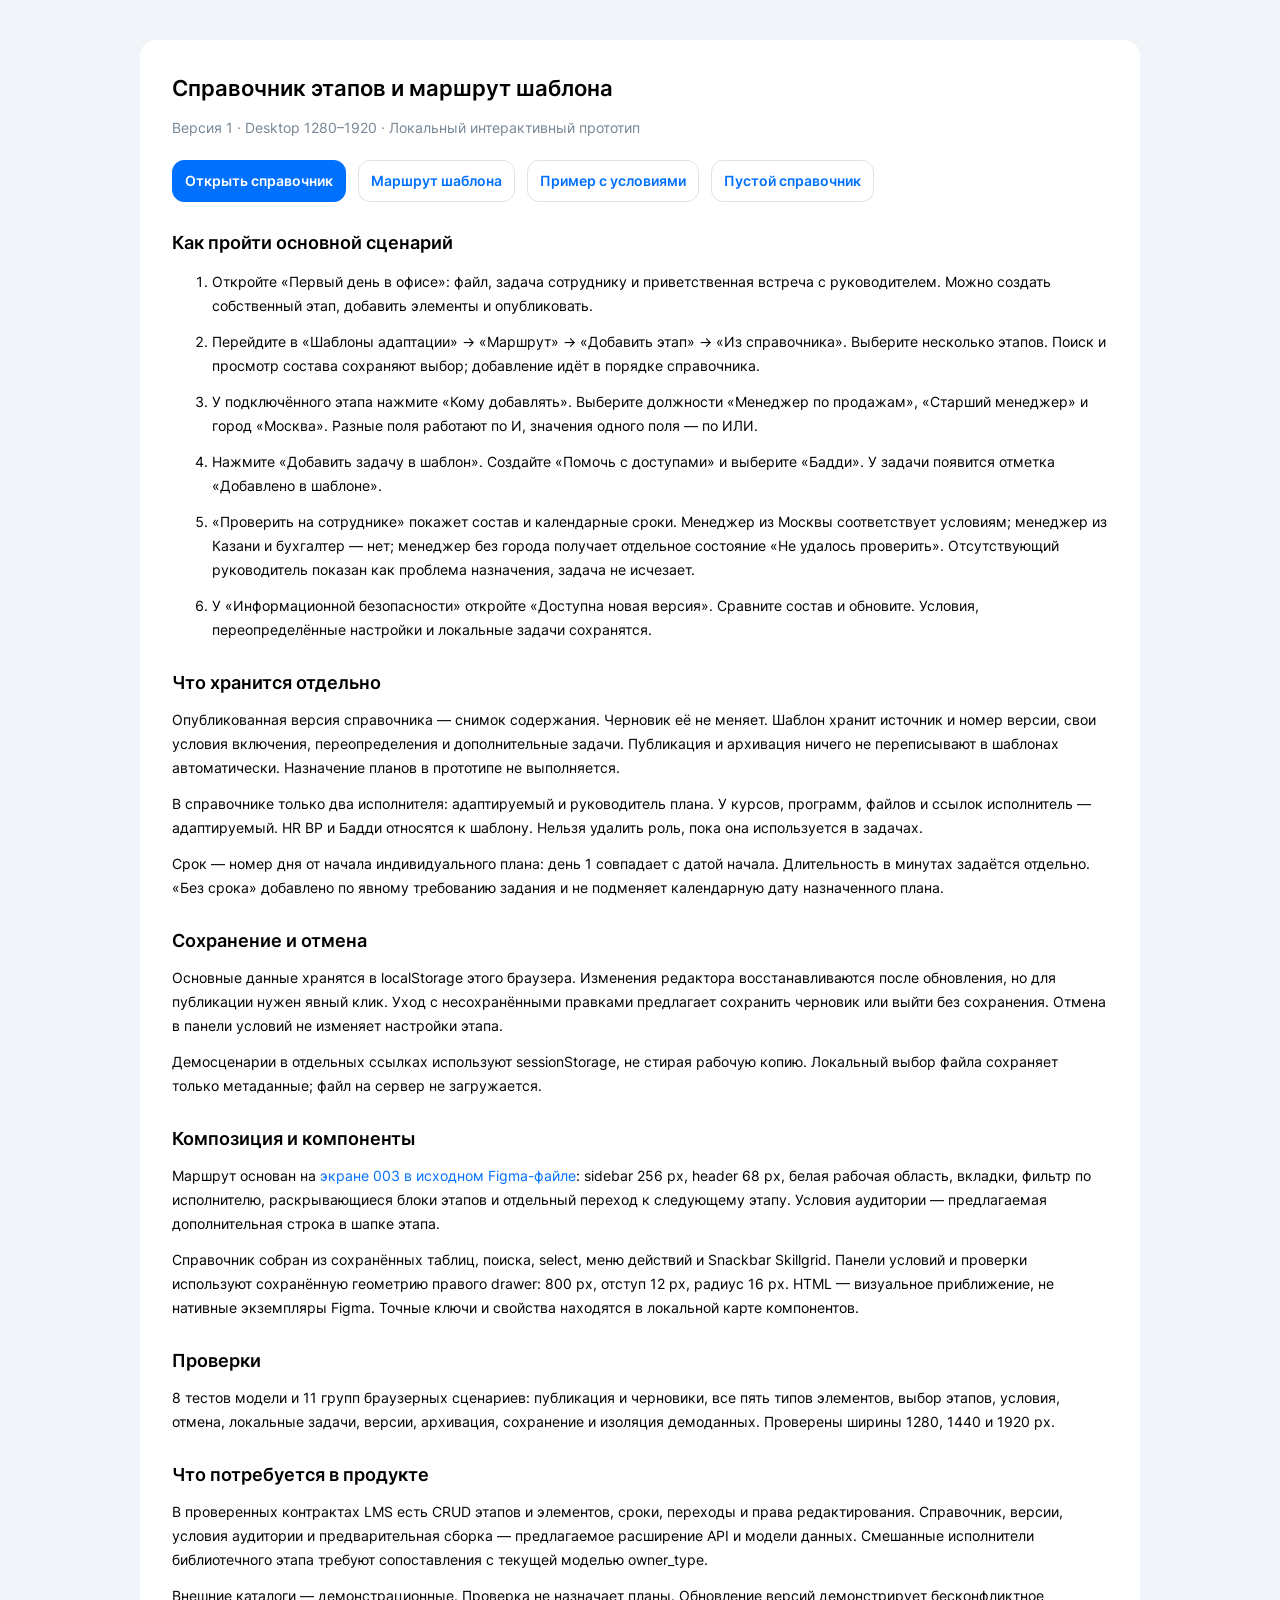
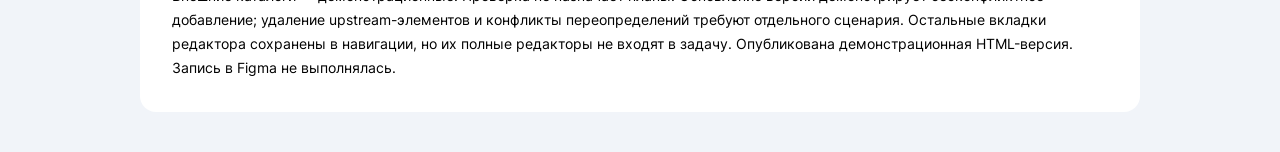
==== guide.html @ 92b4b841 "Publish Skillgrid stage library desktop prototype" ====
<!doctype html><html lang="ru"><head><meta charset="utf-8"><meta name="viewport" content="width=device-width,initial-scale=1"><title>Справочник этапов · Сценарии прототипа</title><link rel="stylesheet" href="style.css"><style>body{min-width:800px;padding:40px}article{max-width:1000px;margin:auto;background:white;border-radius:16px;padding:32px}article h2{margin-top:28px}article p,article li{margin-top:12px;line-height:24px}article img{width:100%;height:auto;border:1px solid var(--border);border-radius:12px;margin-top:16px}article nav{display:flex;gap:12px;flex-wrap:wrap;margin:20px 0}</style></head><body><article><h1>Справочник этапов и маршрут шаблона</h1><p class="muted">Версия 1 · Desktop 1280–1920 · Локальный интерактивный прототип</p><nav><a class="btn primary" href="index.html#library">Открыть справочник</a><a class="btn" href="index.html#template/route">Маршрут шаблона</a><a class="btn" href="index.html?demo=filled#template/route">Пример с условиями</a><a class="btn" href="index.html?demo=empty#library">Пустой справочник</a></nav><h2>Как пройти основной сценарий</h2><ol><li>Откройте «Первый день в офисе»: файл, задача сотруднику и приветственная встреча с руководителем. Можно создать собственный этап, добавить элементы и опубликовать.</li><li>Перейдите в «Шаблоны адаптации» → «Маршрут» → «Добавить этап» → «Из справочника». Выберите несколько этапов. Поиск и просмотр состава сохраняют выбор; добавление идёт в порядке справочника.</li><li>У подключённого этапа нажмите «Кому добавлять». Выберите должности «Менеджер по продажам», «Старший менеджер» и город «Москва». Разные поля работают по И, значения одного поля — по ИЛИ.</li><li>Нажмите «Добавить задачу в шаблон». Создайте «Помочь с доступами» и выберите «Бадди». У задачи появится отметка «Добавлено в шаблоне».</li><li>«Проверить на сотруднике» покажет состав и календарные сроки. Менеджер из Москвы соответствует условиям; менеджер из Казани и бухгалтер — нет; менеджер без города получает отдельное состояние «Не удалось проверить». Отсутствующий руководитель показан как проблема назначения, задача не исчезает.</li><li>У «Информационной безопасности» откройте «Доступна новая версия». Сравните состав и обновите. Условия, переопределённые настройки и локальные задачи сохранятся.</li></ol><h2>Что хранится отдельно</h2><p>Опубликованная версия справочника — снимок содержания. Черновик её не меняет. Шаблон хранит источник и номер версии, свои условия включения, переопределения и дополнительные задачи. Публикация и архивация ничего не переписывают в шаблонах автоматически. Назначение планов в прототипе не выполняется.</p><p>В справочнике только два исполнителя: адаптируемый и руководитель плана. У курсов, программ, файлов и ссылок исполнитель — адаптируемый. HR BP и Бадди относятся к шаблону. Нельзя удалить роль, пока она используется в задачах.</p><p>Срок — номер дня от начала индивидуального плана: день 1 совпадает с датой начала. Длительность в минутах задаётся отдельно. «Без срока» добавлено по явному требованию задания и не подменяет календарную дату назначенного плана.</p><h2>Сохранение и отмена</h2><p>Основные данные хранятся в localStorage этого браузера. Изменения редактора восстанавливаются после обновления, но для публикации нужен явный клик. Уход с несохранёнными правками предлагает сохранить черновик или выйти без сохранения. Отмена в панели условий не изменяет настройки этапа.</p><p>Демосценарии в отдельных ссылках используют sessionStorage, не стирая рабочую копию. Локальный выбор файла сохраняет только метаданные; файл на сервер не загружается.</p><h2>Композиция и компоненты</h2><p>Маршрут основан на <a href="https://www.figma.com/design/rO5ZCBdtKF4FX7fJaR67S0?node-id=5393-135794">экране 003 в исходном Figma-файле</a>: sidebar 256 px, header 68 px, белая рабочая область, вкладки, фильтр по исполнителю, раскрывающиеся блоки этапов и отдельный переход к следующему этапу. Условия аудитории — предлагаемая дополнительная строка в шапке этапа.</p><p>Справочник собран из сохранённых таблиц, поиска, select, меню действий и Snackbar Skillgrid. Панели условий и проверки используют сохранённую геометрию правого drawer: 800 px, отступ 12 px, радиус 16 px. HTML — визуальное приближение, не нативные экземпляры Figma. Точные ключи и свойства находятся в локальной карте компонентов.</p><h2>Проверки</h2><p>8 тестов модели и 11 групп браузерных сценариев: публикация и черновики, все пять типов элементов, выбор этапов, условия, отмена, локальные задачи, версии, архивация, сохранение и изоляция демоданных. Проверены ширины 1280, 1440 и 1920 px. </p><h2>Что потребуется в продукте</h2><p>В проверенных контрактах LMS есть CRUD этапов и элементов, сроки, переходы и права редактирования. Справочник, версии, условия аудитории и предварительная сборка — предлагаемое расширение API и модели данных. Смешанные исполнители библиотечного этапа требуют сопоставления с текущей моделью owner_type. </p><p>Внешние каталоги — демонстрационные. Проверка не назначает планы. Обновление версий демонстрирует бесконфликтное добавление; удаление upstream-элементов и конфликты переопределений требуют отдельного сценария. Остальные вкладки редактора сохранены в навигации, но их полные редакторы не входят в задачу. Опубликована демонстрационная HTML-версия. Запись в Figma не выполнялась.</p></article></body></html>
---- style.css ----
@font-face{font-family:Inter;src:url('assets/Inter-Regular.ttf')}@font-face{font-family:Inter;src:url('assets/Inter-SemiBold.ttf');font-weight:600}
:root{--bg:#f1f4f9;--surface:#fff;--text:#000;--muted:#768694;--border:#dce3eb;--accent:#0070ff;--accent-bg:#edf6ff;--danger:#ff4d3a;--positive:#5bcf83;--overlay:rgba(0,0,0,.5)}*{box-sizing:border-box}body{margin:0;background:var(--bg);color:var(--text);font:14px/20px Inter,Arial,sans-serif;min-width:1100px}button,input,select,textarea{font:inherit;color:inherit}button{cursor:pointer;background:none;border:0}button:disabled{opacity:.42;cursor:default}a{color:var(--accent);text-decoration:none}p{margin:0}h1{font-size:22px;line-height:32px;margin:0;font-weight:600}h2{font-size:18px;line-height:26px;margin:0;font-weight:600}h3{font-size:16px;line-height:22px;margin:0;font-weight:600}button:focus-visible,a:focus-visible,input:focus-visible,select:focus-visible,textarea:focus-visible,[contenteditable]:focus-visible{outline:2px solid var(--accent);outline-offset:3px}[hidden]{display:none!important}.muted{color:var(--muted)}.small{font-size:12px;line-height:18px}.grow{flex:1;min-width:0}.row{display:flex;align-items:center;gap:12px}.wrap{flex-wrap:wrap}.between{justify-content:space-between}.gap4{gap:4px}.gap8{gap:8px}.stack{display:flex;flex-direction:column;gap:16px}.mt{margin-top:24px}.mb{margin-bottom:16px}.required{color:var(--danger)}.avatar{width:32px;height:32px;background:var(--surface);border-radius:50%;display:inline-flex;justify-content:center;align-items:center;color:var(--muted);flex:none}.icon{width:16px;height:16px;vertical-align:middle;flex:none}.icon-btn{width:32px;height:32px;border-radius:8px;display:inline-flex;align-items:center;justify-content:center;color:var(--muted);flex:none}.icon-btn:hover{background:var(--bg)}.icon-btn img{width:16px;height:16px}.btn{min-height:40px;padding:10px 12px;border-radius:12px;display:inline-flex;align-items:center;justify-content:center;gap:8px;white-space:nowrap;border:1px solid var(--border);background:var(--surface);font-weight:600;line-height:20px}.btn.primary{background:var(--accent);border-color:var(--accent);color:white}.btn.secondary{background:var(--accent-bg);border-color:transparent;color:var(--accent)}.btn.tertiary{border-color:transparent;color:var(--accent)}.btn.danger{color:var(--danger)}.link{color:var(--accent);padding:0;text-align:left}.text-link{padding:0;text-align:left}.text-link:hover,.link:hover{text-decoration:underline}.back{display:inline-flex;gap:8px;align-items:center;min-height:40px;font-size:16px;font-weight:600;padding:0}.status{display:inline-block;padding:4px 8px;border-radius:4px;background:var(--bg);font-size:12px;color:var(--muted);white-space:nowrap}.status.published{color:var(--accent);background:var(--accent-bg)}.tag{display:inline-block;background:var(--bg);border-radius:4px;padding:3px 8px;font-size:12px;white-space:nowrap}.chip{background:var(--bg);border:1px solid transparent;border-radius:20px;padding:5px 12px;min-height:32px;white-space:nowrap}.chip.active{border-color:var(--accent);background:var(--accent-bg);color:var(--accent)}
#sidebar{width:256px;position:fixed;left:0;top:0;bottom:0;padding:24px 16px;display:flex;flex-direction:column;z-index:2}#sidebar .logo{width:121px;height:32px;object-fit:contain;object-position:left;margin-bottom:24px}#sidebar .search-shell{color:var(--muted);border-bottom:1px solid var(--border);padding:8px 0 12px;margin-bottom:16px;display:flex;gap:8px}.nav-title{padding:12px 12px;color:var(--muted)}.nav-link{display:flex;align-items:center;gap:12px;padding:12px;border-radius:12px;color:var(--text);text-align:left;min-height:44px}.nav-link.active{background:#e5ecf2;font-weight:600}.nav-sub{padding-left:36px}.sidebar-footer{margin-top:auto;border-top:1px solid var(--border);padding-top:16px;font-size:12px;color:var(--muted);display:flex;flex-direction:column;gap:10px}#header{margin-left:256px;height:68px;display:flex;align-items:center;gap:12px;padding-right:24px}#header .portal{margin-right:auto;background:white;border-radius:12px;padding:6px 12px}#header img{width:20px;height:20px;margin:0 12px}#app{margin:0 16px 16px 256px;min-height:calc(100vh - 84px);border-radius:16px;background:white;padding:20px 24px 0;display:flex;flex-direction:column}.page-head{display:flex;align-items:center;justify-content:space-between;gap:16px;margin-bottom:24px}.page-title{margin-top:16px}.page-title h1{font-size:18px;line-height:26px}.tabs{display:flex;align-items:center;gap:24px;border-bottom:1px solid var(--border);margin-top:4px;flex:none}.tabs button{position:relative;color:var(--muted);padding:16px 0;min-height:56px;white-space:nowrap}.tabs button.active{color:var(--text)}.tabs button.active:after{content:'';position:absolute;bottom:0;left:0;right:0;height:4px;background:#000;border-radius:4px 4px 0 0}.toolbar{display:flex;align-items:center;gap:12px;margin:24px 0 12px}.toolbar .search{max-width:389px;flex:1}.search{display:flex;align-items:center;border:1px solid var(--border);border-radius:12px;padding:9px 12px;gap:8px;min-height:40px;background:white}.search input{border:0;outline:0;width:100%;min-width:0}.search input:focus-visible{outline:0}.search:focus-within{outline:2px solid var(--accent);outline-offset:1px}input::placeholder,textarea::placeholder{color:#8da0b0}.filter-line{display:flex;gap:8px;align-items:center;flex-wrap:wrap;margin-bottom:24px}.field{display:flex;flex-direction:column;gap:8px}.field>label,.field-label{color:var(--muted)}.input,select,textarea{border:1px solid var(--border);border-radius:12px;padding:9px 12px;min-height:40px;width:100%;background:white}.input:disabled{background:var(--bg)}select{appearance:none;background-image:url('assets/chevron-down-outlined.svg');background-repeat:no-repeat;background-size:16px;background-position:right 12px center;padding-right:36px}textarea{resize:vertical;min-height:100px}.cols{display:grid;grid-template-columns:1fr 1fr;gap:24px}.form-section{max-width:900px;padding:24px 0}.field-error{color:var(--danger);font-size:12px;line-height:18px;margin-top:4px}.invalid{border-color:var(--danger)!important}.hint{font-size:12px;line-height:18px;color:var(--muted)}.check{display:flex;align-items:center;gap:8px;min-height:28px;cursor:pointer}.check input{margin:0}input[type=checkbox]{appearance:none;width:20px;height:20px;flex:none;background:url('assets/checkbox.svg') -296px -88px/488px 148px no-repeat;border:0;cursor:pointer}input[type=checkbox]:checked{background-position:-40px -88px}input[type=checkbox]:disabled{opacity:.4;cursor:default}input[type=radio]{appearance:none;width:20px;height:20px;flex:none;background:url('assets/radio.svg') -170px -42px/360px 148px no-repeat;border:0;margin:0;cursor:pointer}input[type=radio]:checked{background-position:-42px -42px}.segmented{display:inline-flex;border:1px solid var(--border);border-radius:12px;padding:3px;background:var(--bg);width:470px;max-width:100%}.segmented button{flex:1;padding:6px 12px;border-radius:8px;color:var(--muted)}.segmented .active{color:var(--text);background:white}.rich{border:1px solid var(--border);border-radius:12px;overflow:hidden}.rich-tools{display:flex;gap:4px;border-bottom:1px solid var(--border);padding:4px 8px}.rich-tools button{padding:4px 10px;border-radius:4px}.rich-tools button:hover{background:var(--bg)}[contenteditable]{min-height:80px;padding:12px;outline:0;overflow-wrap:anywhere}[contenteditable]:empty:before{content:attr(data-placeholder);color:#8da0b0}.settings-row{display:flex;align-items:end;gap:24px;flex-wrap:wrap}.settings-row .field{width:270px}.bottom-bar{position:sticky;bottom:0;z-index:4;margin:24px -24px 0;padding:16px 24px;background:white;border-top:1px solid var(--border);display:flex;align-items:center;justify-content:flex-end;gap:8px;min-height:72px;border-radius:0 0 16px 16px}.bottom-bar .hint{margin-right:auto}.table-wrap{overflow-x:auto}table{border-collapse:collapse;width:100%;text-align:left;font-size:14px}th{color:var(--muted);font-weight:400;line-height:20px;padding:12px 12px;border-bottom:1px solid var(--border);vertical-align:bottom}td{padding:18px 12px;border-bottom:1px solid var(--border);vertical-align:middle}td:first-child,th:first-child{padding-left:0}td:last-child,th:last-child{padding-right:0}td:first-child{min-width:210px;max-width:300px}td p{margin-top:4px}.table-tags{display:flex;flex-wrap:wrap;gap:4px;max-width:160px}.nowrap{white-space:nowrap}.pagination{display:flex;align-items:center;justify-content:flex-end;gap:12px;padding:16px 0;margin-top:auto;color:var(--muted)}.empty{padding:70px 24px;display:flex;align-items:center;flex-direction:column;gap:12px;text-align:center}.empty h2{color:var(--text)}
.chapter{border:1px solid var(--border);border-radius:16px;overflow:hidden;background:var(--bg);margin-bottom:16px}.chapter-head{display:flex;align-items:center;gap:16px;padding:12px 24px;border-bottom:1px solid var(--border)}.chapter-name{font-size:16px;font-weight:600;line-height:22px;display:flex;align-items:center;gap:8px;margin-bottom:6px}.meta{display:flex;flex-wrap:wrap;gap:4px 12px;color:var(--muted);font-size:14px;line-height:20px}.meta span{display:inline-flex;align-items:center;gap:4px}.chapter-source{display:flex;flex-wrap:wrap;align-items:center;gap:12px;margin-top:8px;font-size:12px}.chapter-content{background:white;border-radius:0 0 16px 16px;padding:20px 24px}.chapter-content>p{margin-bottom:16px}.chapter-controls{padding-bottom:16px;border-bottom:1px solid var(--border);margin-bottom:4px}.chapter-controls label{display:block;margin-bottom:8px}.element{display:flex;align-items:flex-start;gap:12px;padding:14px 0;min-width:0}.element+.element{border-top:1px solid var(--bg)}.element-name{display:block;padding:0;text-align:left;font-weight:400;line-height:22px;margin-bottom:6px}.element .actions{display:flex;gap:2px;flex:none}.element .meta{font-size:12px}.element .type-icon{width:20px;height:20px;margin-top:2px}.chapter-foot{padding:12px 24px;display:flex;align-items:center;gap:12px;color:var(--muted)}.chapter-foot select{width:auto;max-width:370px;border:0;background-color:transparent;padding:0 28px 0 0;min-height:24px;color:var(--text)}.chapter.collapsed .chapter-content,.chapter.collapsed .chapter-foot{display:none}.chapter.collapsed .toggle-icon{transform:rotate(180deg)}.source-badge{color:var(--muted);background:white;padding:2px 8px;border-radius:4px}.add-element{margin-top:8px;font-weight:600;min-height:32px}.view-content{padding-bottom:24px}.tab-content{padding:24px 0;max-width:940px}.info-row{display:grid;grid-template-columns:230px 1fr;padding:12px 0;gap:24px}.info-row>span{color:var(--muted)}.divider{border:0;border-top:1px solid var(--border);margin:20px 0}
.overlay{position:fixed;inset:0;background:var(--overlay);z-index:30;display:flex;align-items:center;justify-content:center;padding:24px}.modal{display:flex;flex-direction:column;max-height:calc(100vh - 48px);background:white;border-radius:24px;width:620px;overflow:hidden}.modal.wide{width:800px}.overlay.drawer-overlay{justify-content:flex-end;padding:12px}.modal.drawer{width:800px;max-height:calc(100vh - 24px);height:calc(100vh - 24px);border-radius:16px}.modal-head{padding:20px 24px;display:flex;align-items:flex-start;gap:16px;border-bottom:1px solid var(--border);flex:none}.modal-head h2{margin:0}.modal-head p{margin-top:4px;color:var(--muted)}.modal-body{padding:24px;overflow:auto;min-height:0;flex:1}.modal-foot{display:flex;align-items:center;justify-content:flex-end;gap:8px;border-top:1px solid var(--border);padding:16px 24px;flex:none;min-height:72px}.modal-foot .hint{margin-right:auto}.pick-row{padding:18px 0;border-bottom:1px solid var(--border);display:flex;gap:12px;align-items:flex-start}.pick-row>input{margin-top:3px}.pick-row .meta{margin:8px 0;font-size:12px}.pick-row h3{font-size:14px}.composition{background:var(--bg);padding:12px 16px;border-radius:12px;margin-top:12px}.composition p{padding:5px 0}.condition{padding:20px 0;border-bottom:1px solid var(--border)}.condition-title{display:flex;align-items:center;justify-content:space-between;margin-bottom:8px}.multi-options{border:1px solid var(--border);border-radius:12px;overflow:hidden}.multi-options .search{border:0;border-bottom:1px solid var(--border);border-radius:0}.multi-options .options{max-height:170px;overflow:auto;padding:8px 12px}.multi-options .check{padding:6px 0}.multi-options .child{margin-left:24px}.selected-values{display:flex;flex-wrap:wrap;gap:6px;margin-bottom:8px}.summary{background:var(--bg);padding:16px;border-radius:12px;margin-top:20px;line-height:22px}.result-item{padding:18px 0;border-bottom:1px solid var(--border)}.result-item h3{margin-bottom:8px}.result-item .status{margin-bottom:8px}.result-item .status.included{background:var(--accent-bg);color:var(--accent)}.result-item .status.unknown{color:var(--danger)}.result-item .assigned{padding:10px 0 0 16px;margin-top:8px;border-left:2px solid var(--border)}.comparison{display:grid;grid-template-columns:1fr 1fr;gap:24px}.comparison section+section{border-left:1px solid var(--border);padding-left:24px}.comparison p{padding:8px 0}.drop{position:fixed;z-index:80;min-width:220px;max-width:340px;background:white;border:1px solid var(--border);border-radius:16px;padding:12px;box-shadow:0 4px 20px rgba(118,134,148,.16)}.drop button{display:flex;align-items:center;width:100%;padding:10px 12px;border-radius:8px;text-align:left;gap:8px}.drop button:hover{background:var(--bg)}.drop .danger{color:var(--danger)}#toast{position:fixed;bottom:24px;left:50%;transform:translateX(-50%);background:#000;color:white;min-height:56px;max-width:600px;border-radius:64px;z-index:100;padding:16px 24px;display:flex;gap:12px;align-items:center}#toast img{width:24px;height:24px}#toast button{color:white;margin-left:12px}.form-footer-note{padding:16px 0;color:var(--muted)}@media(max-width:1350px){.table-wrap table{font-size:12px}td,th{padding-left:8px;padding-right:8px}.chapter-head,.chapter-content,.chapter-foot{padding-left:16px;padding-right:16px}.meta{gap:4px 8px}.tabs{gap:20px}.toolbar{flex-wrap:wrap}.element .actions{gap:0}.chapter-source{gap:8px}}

#toast .snackbar-icon{width:24px;height:24px;flex:none;background:var(--positive);mask:url(assets/snackbar-positive.svg) center/20px 20px no-repeat}#toast .snackbar-icon.error{background:#fe725f;mask-image:url(assets/snackbar-negative.svg)}

.field-error:empty{display:none}.settings-row .field{width:390px}.settings-row>.check{align-self:flex-start;padding-top:32px}.check{white-space:normal}.settings-row .row .check,.modal .field>.row>.check{white-space:nowrap}.element .type-icon{width:16px;height:16px;margin-top:3px}.toggle-icon{width:24px;height:24px}.back .icon{width:24px;height:24px}
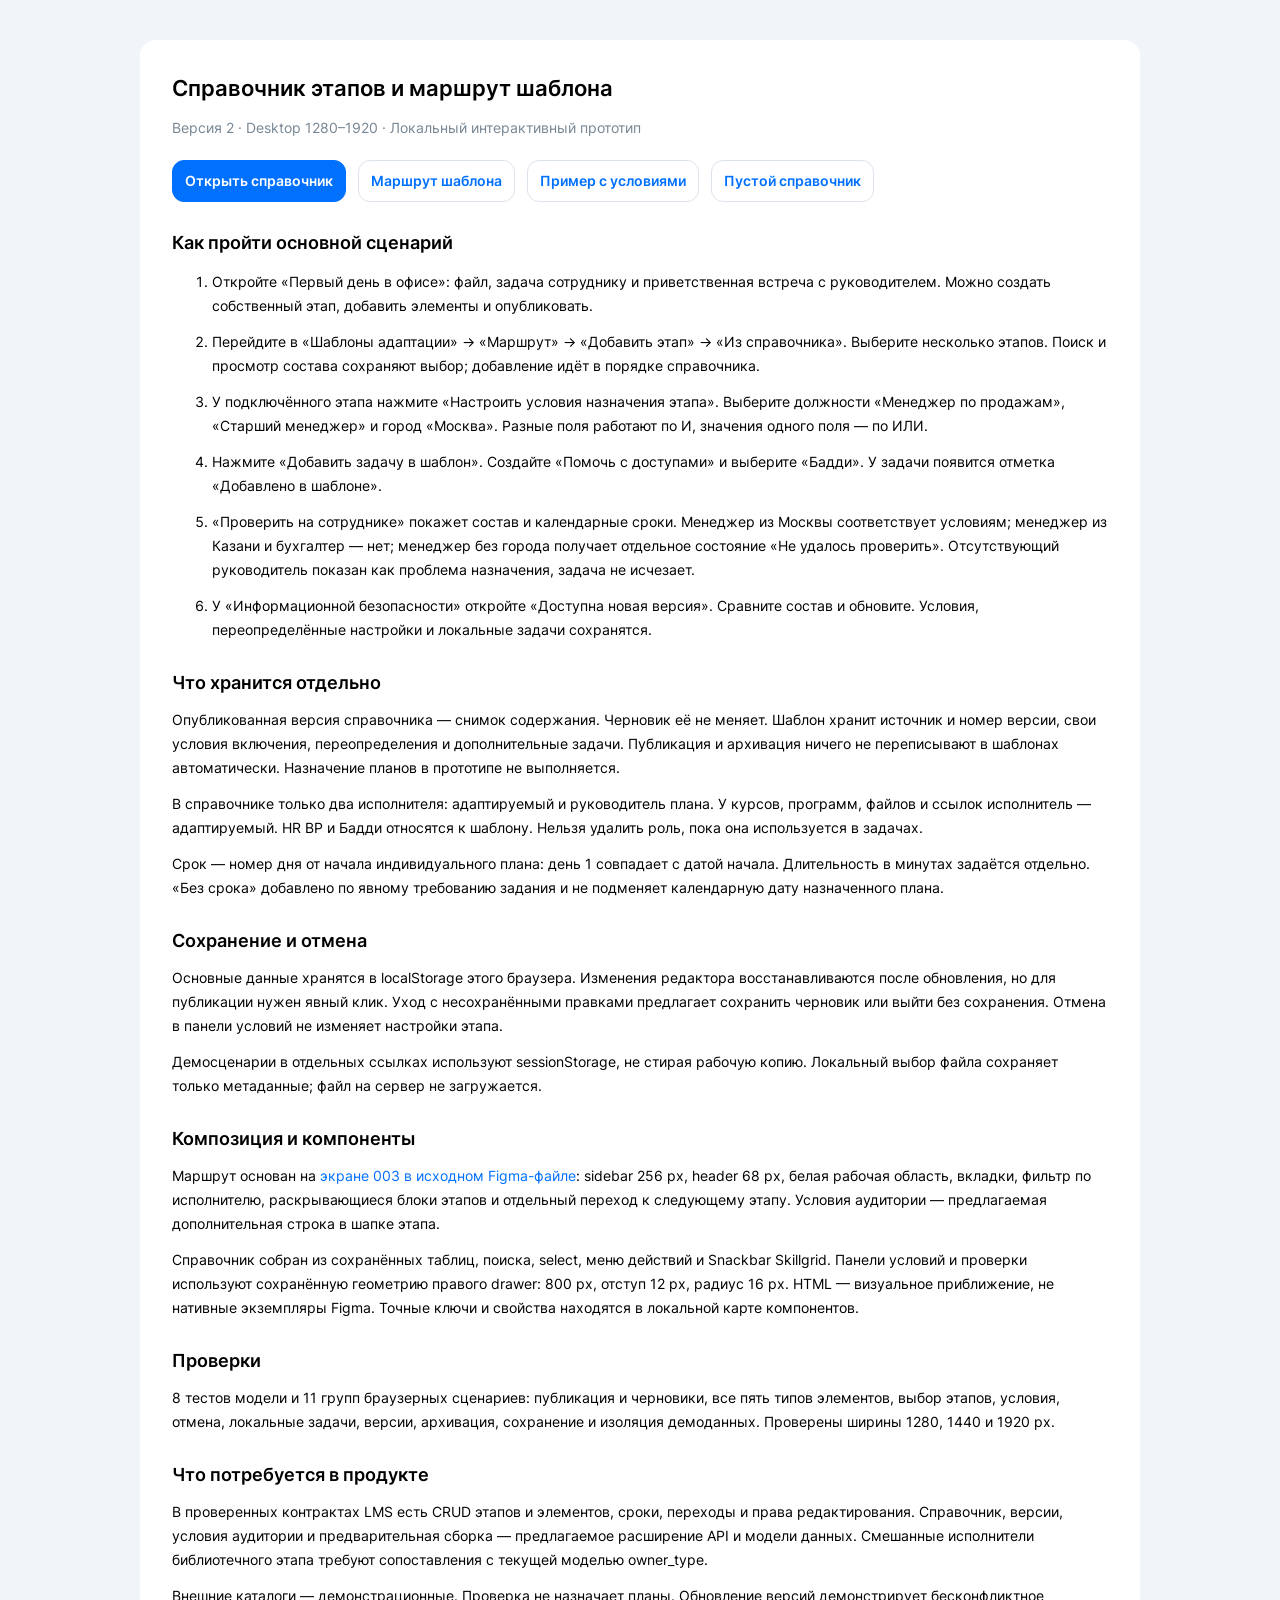
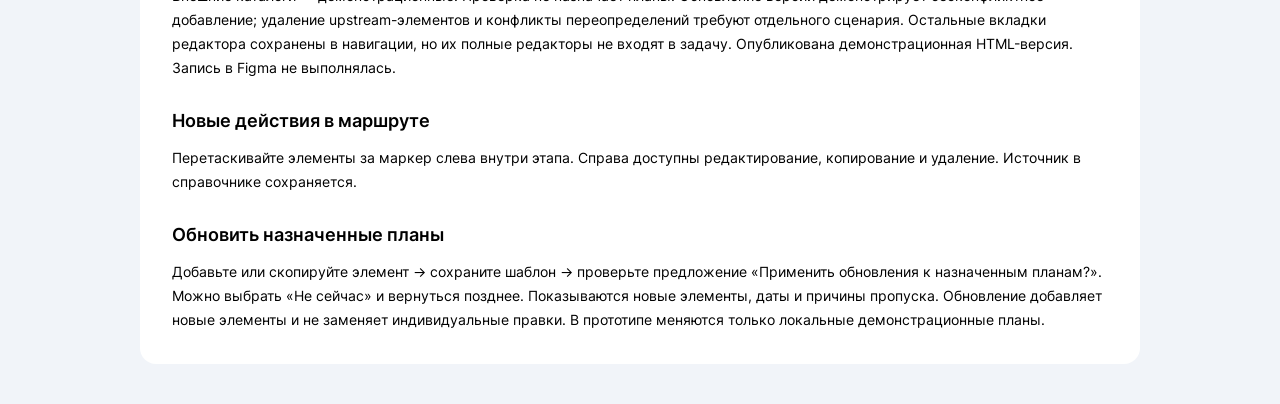
==== commit e45c7896: "Publish Skillgrid stage library desktop prototype" ====
--- a/guide.html
+++ b/guide.html
@@ -1 +1 @@
-<!doctype html><html lang="ru"><head><meta charset="utf-8"><meta name="viewport" content="width=device-width,initial-scale=1"><title>Справочник этапов · Сценарии прототипа</title><link rel="stylesheet" href="style.css"><style>body{min-width:800px;padding:40px}article{max-width:1000px;margin:auto;background:white;border-radius:16px;padding:32px}article h2{margin-top:28px}article p,article li{margin-top:12px;line-height:24px}article img{width:100%;height:auto;border:1px solid var(--border);border-radius:12px;margin-top:16px}article nav{display:flex;gap:12px;flex-wrap:wrap;margin:20px 0}</style></head><body><article><h1>Справочник этапов и маршрут шаблона</h1><p class="muted">Версия 1 · Desktop 1280–1920 · Локальный интерактивный прототип</p><nav><a class="btn primary" href="index.html#library">Открыть справочник</a><a class="btn" href="index.html#template/route">Маршрут шаблона</a><a class="btn" href="index.html?demo=filled#template/route">Пример с условиями</a><a class="btn" href="index.html?demo=empty#library">Пустой справочник</a></nav><h2>Как пройти основной сценарий</h2><ol><li>Откройте «Первый день в офисе»: файл, задача сотруднику и приветственная встреча с руководителем. Можно создать собственный этап, добавить элементы и опубликовать.</li><li>Перейдите в «Шаблоны адаптации» → «Маршрут» → «Добавить этап» → «Из справочника». Выберите несколько этапов. Поиск и просмотр состава сохраняют выбор; добавление идёт в порядке справочника.</li><li>У подключённого этапа нажмите «Кому добавлять». Выберите должности «Менеджер по продажам», «Старший менеджер» и город «Москва». Разные поля работают по И, значения одного поля — по ИЛИ.</li><li>Нажмите «Добавить задачу в шаблон». Создайте «Помочь с доступами» и выберите «Бадди». У задачи появится отметка «Добавлено в шаблоне».</li><li>«Проверить на сотруднике» покажет состав и календарные сроки. Менеджер из Москвы соответствует условиям; менеджер из Казани и бухгалтер — нет; менеджер без города получает отдельное состояние «Не удалось проверить». Отсутствующий руководитель показан как проблема назначения, задача не исчезает.</li><li>У «Информационной безопасности» откройте «Доступна новая версия». Сравните состав и обновите. Условия, переопределённые настройки и локальные задачи сохранятся.</li></ol><h2>Что хранится отдельно</h2><p>Опубликованная версия справочника — снимок содержания. Черновик её не меняет. Шаблон хранит источник и номер версии, свои условия включения, переопределения и дополнительные задачи. Публикация и архивация ничего не переписывают в шаблонах автоматически. Назначение планов в прототипе не выполняется.</p><p>В справочнике только два исполнителя: адаптируемый и руководитель плана. У курсов, программ, файлов и ссылок исполнитель — адаптируемый. HR BP и Бадди относятся к шаблону. Нельзя удалить роль, пока она используется в задачах.</p><p>Срок — номер дня от начала индивидуального плана: день 1 совпадает с датой начала. Длительность в минутах задаётся отдельно. «Без срока» добавлено по явному требованию задания и не подменяет календарную дату назначенного плана.</p><h2>Сохранение и отмена</h2><p>Основные данные хранятся в localStorage этого браузера. Изменения редактора восстанавливаются после обновления, но для публикации нужен явный клик. Уход с несохранёнными правками предлагает сохранить черновик или выйти без сохранения. Отмена в панели условий не изменяет настройки этапа.</p><p>Демосценарии в отдельных ссылках используют sessionStorage, не стирая рабочую копию. Локальный выбор файла сохраняет только метаданные; файл на сервер не загружается.</p><h2>Композиция и компоненты</h2><p>Маршрут основан на <a href="https://www.figma.com/design/rO5ZCBdtKF4FX7fJaR67S0?node-id=5393-135794">экране 003 в исходном Figma-файле</a>: sidebar 256 px, header 68 px, белая рабочая область, вкладки, фильтр по исполнителю, раскрывающиеся блоки этапов и отдельный переход к следующему этапу. Условия аудитории — предлагаемая дополнительная строка в шапке этапа.</p><p>Справочник собран из сохранённых таблиц, поиска, select, меню действий и Snackbar Skillgrid. Панели условий и проверки используют сохранённую геометрию правого drawer: 800 px, отступ 12 px, радиус 16 px. HTML — визуальное приближение, не нативные экземпляры Figma. Точные ключи и свойства находятся в локальной карте компонентов.</p><h2>Проверки</h2><p>8 тестов модели и 11 групп браузерных сценариев: публикация и черновики, все пять типов элементов, выбор этапов, условия, отмена, локальные задачи, версии, архивация, сохранение и изоляция демоданных. Проверены ширины 1280, 1440 и 1920 px. </p><h2>Что потребуется в продукте</h2><p>В проверенных контрактах LMS есть CRUD этапов и элементов, сроки, переходы и права редактирования. Справочник, версии, условия аудитории и предварительная сборка — предлагаемое расширение API и модели данных. Смешанные исполнители библиотечного этапа требуют сопоставления с текущей моделью owner_type. </p><p>Внешние каталоги — демонстрационные. Проверка не назначает планы. Обновление версий демонстрирует бесконфликтное добавление; удаление upstream-элементов и конфликты переопределений требуют отдельного сценария. Остальные вкладки редактора сохранены в навигации, но их полные редакторы не входят в задачу. Опубликована демонстрационная HTML-версия. Запись в Figma не выполнялась.</p></article></body></html>
+<!doctype html><html lang="ru"><head><meta charset="utf-8"><meta name="viewport" content="width=device-width,initial-scale=1"><title>Справочник этапов · Сценарии прототипа</title><link rel="stylesheet" href="style.css"><style>body{min-width:800px;padding:40px}article{max-width:1000px;margin:auto;background:white;border-radius:16px;padding:32px}article h2{margin-top:28px}article p,article li{margin-top:12px;line-height:24px}article img{width:100%;height:auto;border:1px solid var(--border);border-radius:12px;margin-top:16px}article nav{display:flex;gap:12px;flex-wrap:wrap;margin:20px 0}</style></head><body><article><h1>Справочник этапов и маршрут шаблона</h1><p class="muted">Версия 2 · Desktop 1280–1920 · Локальный интерактивный прототип</p><nav><a class="btn primary" href="index.html#library">Открыть справочник</a><a class="btn" href="index.html#template/route">Маршрут шаблона</a><a class="btn" href="index.html?demo=filled#template/route">Пример с условиями</a><a class="btn" href="index.html?demo=empty#library">Пустой справочник</a></nav><h2>Как пройти основной сценарий</h2><ol><li>Откройте «Первый день в офисе»: файл, задача сотруднику и приветственная встреча с руководителем. Можно создать собственный этап, добавить элементы и опубликовать.</li><li>Перейдите в «Шаблоны адаптации» → «Маршрут» → «Добавить этап» → «Из справочника». Выберите несколько этапов. Поиск и просмотр состава сохраняют выбор; добавление идёт в порядке справочника.</li><li>У подключённого этапа нажмите «Настроить условия назначения этапа». Выберите должности «Менеджер по продажам», «Старший менеджер» и город «Москва». Разные поля работают по И, значения одного поля — по ИЛИ.</li><li>Нажмите «Добавить задачу в шаблон». Создайте «Помочь с доступами» и выберите «Бадди». У задачи появится отметка «Добавлено в шаблоне».</li><li>«Проверить на сотруднике» покажет состав и календарные сроки. Менеджер из Москвы соответствует условиям; менеджер из Казани и бухгалтер — нет; менеджер без города получает отдельное состояние «Не удалось проверить». Отсутствующий руководитель показан как проблема назначения, задача не исчезает.</li><li>У «Информационной безопасности» откройте «Доступна новая версия». Сравните состав и обновите. Условия, переопределённые настройки и локальные задачи сохранятся.</li></ol><h2>Что хранится отдельно</h2><p>Опубликованная версия справочника — снимок содержания. Черновик её не меняет. Шаблон хранит источник и номер версии, свои условия включения, переопределения и дополнительные задачи. Публикация и архивация ничего не переписывают в шаблонах автоматически. Назначение планов в прототипе не выполняется.</p><p>В справочнике только два исполнителя: адаптируемый и руководитель плана. У курсов, программ, файлов и ссылок исполнитель — адаптируемый. HR BP и Бадди относятся к шаблону. Нельзя удалить роль, пока она используется в задачах.</p><p>Срок — номер дня от начала индивидуального плана: день 1 совпадает с датой начала. Длительность в минутах задаётся отдельно. «Без срока» добавлено по явному требованию задания и не подменяет календарную дату назначенного плана.</p><h2>Сохранение и отмена</h2><p>Основные данные хранятся в localStorage этого браузера. Изменения редактора восстанавливаются после обновления, но для публикации нужен явный клик. Уход с несохранёнными правками предлагает сохранить черновик или выйти без сохранения. Отмена в панели условий не изменяет настройки этапа.</p><p>Демосценарии в отдельных ссылках используют sessionStorage, не стирая рабочую копию. Локальный выбор файла сохраняет только метаданные; файл на сервер не загружается.</p><h2>Композиция и компоненты</h2><p>Маршрут основан на <a href="https://www.figma.com/design/rO5ZCBdtKF4FX7fJaR67S0?node-id=5393-135794">экране 003 в исходном Figma-файле</a>: sidebar 256 px, header 68 px, белая рабочая область, вкладки, фильтр по исполнителю, раскрывающиеся блоки этапов и отдельный переход к следующему этапу. Условия аудитории — предлагаемая дополнительная строка в шапке этапа.</p><p>Справочник собран из сохранённых таблиц, поиска, select, меню действий и Snackbar Skillgrid. Панели условий и проверки используют сохранённую геометрию правого drawer: 800 px, отступ 12 px, радиус 16 px. HTML — визуальное приближение, не нативные экземпляры Figma. Точные ключи и свойства находятся в локальной карте компонентов.</p><h2>Проверки</h2><p>8 тестов модели и 11 групп браузерных сценариев: публикация и черновики, все пять типов элементов, выбор этапов, условия, отмена, локальные задачи, версии, архивация, сохранение и изоляция демоданных. Проверены ширины 1280, 1440 и 1920 px. </p><h2>Что потребуется в продукте</h2><p>В проверенных контрактах LMS есть CRUD этапов и элементов, сроки, переходы и права редактирования. Справочник, версии, условия аудитории и предварительная сборка — предлагаемое расширение API и модели данных. Смешанные исполнители библиотечного этапа требуют сопоставления с текущей моделью owner_type. </p><p>Внешние каталоги — демонстрационные. Проверка не назначает планы. Обновление версий демонстрирует бесконфликтное добавление; удаление upstream-элементов и конфликты переопределений требуют отдельного сценария. Остальные вкладки редактора сохранены в навигации, но их полные редакторы не входят в задачу. Опубликована демонстрационная HTML-версия. Запись в Figma не выполнялась.</p><h2>Новые действия в маршруте</h2><p>Перетаскивайте элементы за маркер слева внутри этапа. Справа доступны редактирование, копирование и удаление. Источник в справочнике сохраняется.</p><h2>Обновить назначенные планы</h2><p>Добавьте или скопируйте элемент → сохраните шаблон → проверьте предложение «Применить обновления к назначенным планам?». Можно выбрать «Не сейчас» и вернуться позднее. Показываются новые элементы, даты и причины пропуска. Обновление добавляет новые элементы и не заменяет индивидуальные правки. В прототипе меняются только локальные демонстрационные планы.</p></article></body></html>
--- a/style.css
+++ b/style.css
@@ -7,3 +7,8 @@
 #toast .snackbar-icon{width:24px;height:24px;flex:none;background:var(--positive);mask:url(assets/snackbar-positive.svg) center/20px 20px no-repeat}#toast .snackbar-icon.error{background:#fe725f;mask-image:url(assets/snackbar-negative.svg)}
 
 .field-error:empty{display:none}.settings-row .field{width:390px}.settings-row>.check{align-self:flex-start;padding-top:32px}.check{white-space:normal}.settings-row .row .check,.modal .field>.row>.check{white-space:nowrap}.element .type-icon{width:16px;height:16px;margin-top:3px}.toggle-icon{width:24px;height:24px}.back .icon{width:24px;height:24px}
+
+/* v2: explicit assignment conditions, native Skillgrid action icons */
+.stage-audience{display:flex;gap:16px;align-items:center;margin-top:16px;flex-wrap:wrap}.stage-audience .hint{display:block;margin-bottom:4px}.stage-audience .btn{min-height:32px;padding:6px 12px;font-size:12px}.element .actions{opacity:1;display:flex;gap:4px;flex-shrink:0}.drag-handle{cursor:grab;flex-shrink:0}.drag-handle:active{cursor:grabbing}.drag-handle img{pointer-events:none}.element.dragging{opacity:.45}.element.drop-before{box-shadow:inset 0 2px var(--accent)}.element.drop-after{box-shadow:inset 0 -2px var(--accent)}.update-new{margin-top:24px;border-top:1px solid var(--border);padding-top:16px}.update-plan{border-bottom:1px solid var(--border);padding:16px 0}.update-plan summary{display:flex;justify-content:space-between;gap:16px;cursor:pointer}.update-plan summary:before{content:"›"}.update-plan[open] summary:before{content:"⌄"}.update-plan p{margin:12px 0 0 24px}.bottom-bar{flex-wrap:wrap}
+
+.stage-audience .btn{font-size:14px;min-height:40px}.update-plan summary>span:first-of-type{flex:1}.update-plan summary{justify-content:flex-start}
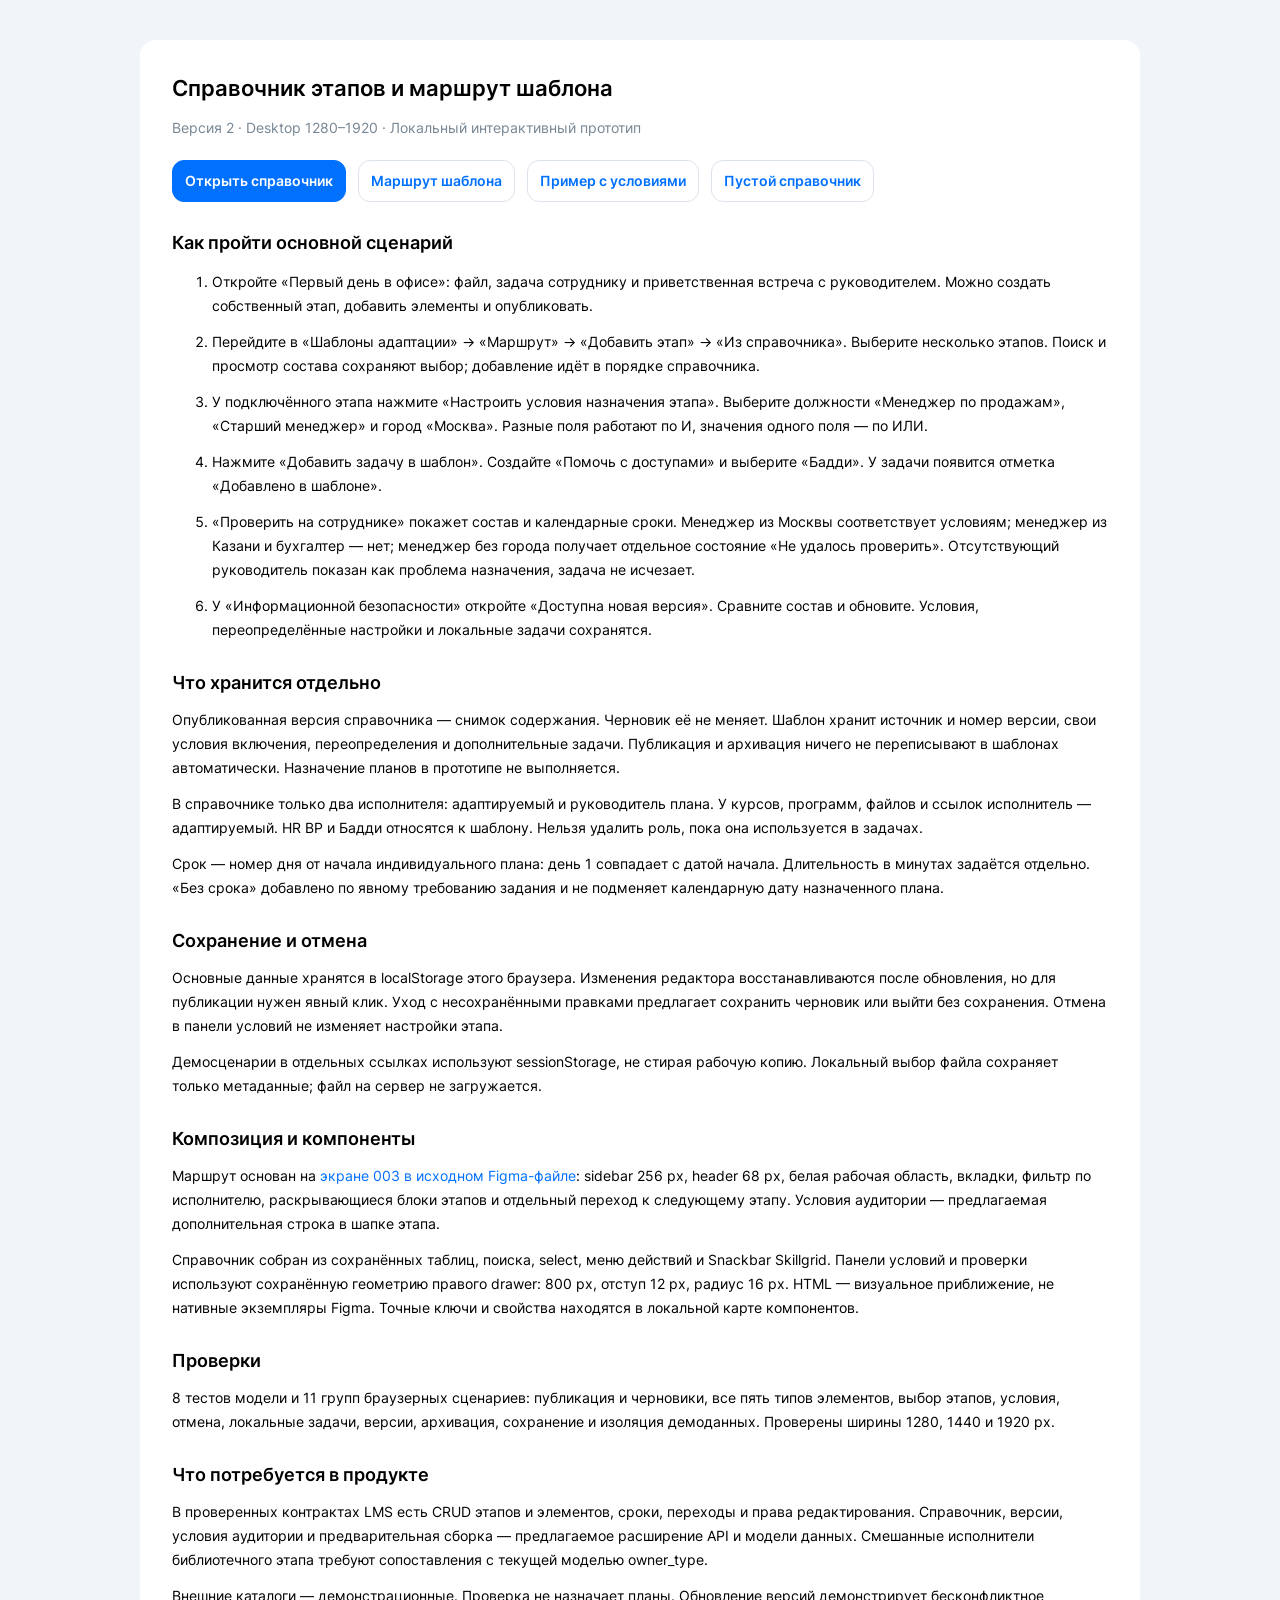
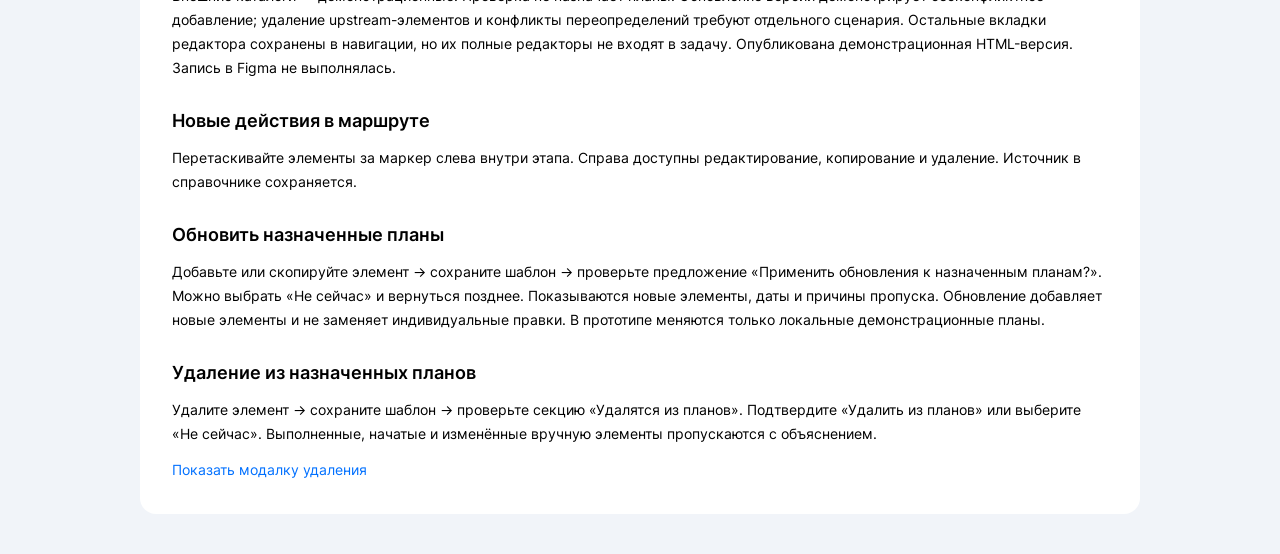
==== commit 0ab0255b: "Publish Skillgrid stage library desktop prototype" ====
--- a/guide.html
+++ b/guide.html
@@ -1 +1 @@
-<!doctype html><html lang="ru"><head><meta charset="utf-8"><meta name="viewport" content="width=device-width,initial-scale=1"><title>Справочник этапов · Сценарии прототипа</title><link rel="stylesheet" href="style.css"><style>body{min-width:800px;padding:40px}article{max-width:1000px;margin:auto;background:white;border-radius:16px;padding:32px}article h2{margin-top:28px}article p,article li{margin-top:12px;line-height:24px}article img{width:100%;height:auto;border:1px solid var(--border);border-radius:12px;margin-top:16px}article nav{display:flex;gap:12px;flex-wrap:wrap;margin:20px 0}</style></head><body><article><h1>Справочник этапов и маршрут шаблона</h1><p class="muted">Версия 2 · Desktop 1280–1920 · Локальный интерактивный прототип</p><nav><a class="btn primary" href="index.html#library">Открыть справочник</a><a class="btn" href="index.html#template/route">Маршрут шаблона</a><a class="btn" href="index.html?demo=filled#template/route">Пример с условиями</a><a class="btn" href="index.html?demo=empty#library">Пустой справочник</a></nav><h2>Как пройти основной сценарий</h2><ol><li>Откройте «Первый день в офисе»: файл, задача сотруднику и приветственная встреча с руководителем. Можно создать собственный этап, добавить элементы и опубликовать.</li><li>Перейдите в «Шаблоны адаптации» → «Маршрут» → «Добавить этап» → «Из справочника». Выберите несколько этапов. Поиск и просмотр состава сохраняют выбор; добавление идёт в порядке справочника.</li><li>У подключённого этапа нажмите «Настроить условия назначения этапа». Выберите должности «Менеджер по продажам», «Старший менеджер» и город «Москва». Разные поля работают по И, значения одного поля — по ИЛИ.</li><li>Нажмите «Добавить задачу в шаблон». Создайте «Помочь с доступами» и выберите «Бадди». У задачи появится отметка «Добавлено в шаблоне».</li><li>«Проверить на сотруднике» покажет состав и календарные сроки. Менеджер из Москвы соответствует условиям; менеджер из Казани и бухгалтер — нет; менеджер без города получает отдельное состояние «Не удалось проверить». Отсутствующий руководитель показан как проблема назначения, задача не исчезает.</li><li>У «Информационной безопасности» откройте «Доступна новая версия». Сравните состав и обновите. Условия, переопределённые настройки и локальные задачи сохранятся.</li></ol><h2>Что хранится отдельно</h2><p>Опубликованная версия справочника — снимок содержания. Черновик её не меняет. Шаблон хранит источник и номер версии, свои условия включения, переопределения и дополнительные задачи. Публикация и архивация ничего не переписывают в шаблонах автоматически. Назначение планов в прототипе не выполняется.</p><p>В справочнике только два исполнителя: адаптируемый и руководитель плана. У курсов, программ, файлов и ссылок исполнитель — адаптируемый. HR BP и Бадди относятся к шаблону. Нельзя удалить роль, пока она используется в задачах.</p><p>Срок — номер дня от начала индивидуального плана: день 1 совпадает с датой начала. Длительность в минутах задаётся отдельно. «Без срока» добавлено по явному требованию задания и не подменяет календарную дату назначенного плана.</p><h2>Сохранение и отмена</h2><p>Основные данные хранятся в localStorage этого браузера. Изменения редактора восстанавливаются после обновления, но для публикации нужен явный клик. Уход с несохранёнными правками предлагает сохранить черновик или выйти без сохранения. Отмена в панели условий не изменяет настройки этапа.</p><p>Демосценарии в отдельных ссылках используют sessionStorage, не стирая рабочую копию. Локальный выбор файла сохраняет только метаданные; файл на сервер не загружается.</p><h2>Композиция и компоненты</h2><p>Маршрут основан на <a href="https://www.figma.com/design/rO5ZCBdtKF4FX7fJaR67S0?node-id=5393-135794">экране 003 в исходном Figma-файле</a>: sidebar 256 px, header 68 px, белая рабочая область, вкладки, фильтр по исполнителю, раскрывающиеся блоки этапов и отдельный переход к следующему этапу. Условия аудитории — предлагаемая дополнительная строка в шапке этапа.</p><p>Справочник собран из сохранённых таблиц, поиска, select, меню действий и Snackbar Skillgrid. Панели условий и проверки используют сохранённую геометрию правого drawer: 800 px, отступ 12 px, радиус 16 px. HTML — визуальное приближение, не нативные экземпляры Figma. Точные ключи и свойства находятся в локальной карте компонентов.</p><h2>Проверки</h2><p>8 тестов модели и 11 групп браузерных сценариев: публикация и черновики, все пять типов элементов, выбор этапов, условия, отмена, локальные задачи, версии, архивация, сохранение и изоляция демоданных. Проверены ширины 1280, 1440 и 1920 px. </p><h2>Что потребуется в продукте</h2><p>В проверенных контрактах LMS есть CRUD этапов и элементов, сроки, переходы и права редактирования. Справочник, версии, условия аудитории и предварительная сборка — предлагаемое расширение API и модели данных. Смешанные исполнители библиотечного этапа требуют сопоставления с текущей моделью owner_type. </p><p>Внешние каталоги — демонстрационные. Проверка не назначает планы. Обновление версий демонстрирует бесконфликтное добавление; удаление upstream-элементов и конфликты переопределений требуют отдельного сценария. Остальные вкладки редактора сохранены в навигации, но их полные редакторы не входят в задачу. Опубликована демонстрационная HTML-версия. Запись в Figma не выполнялась.</p><h2>Новые действия в маршруте</h2><p>Перетаскивайте элементы за маркер слева внутри этапа. Справа доступны редактирование, копирование и удаление. Источник в справочнике сохраняется.</p><h2>Обновить назначенные планы</h2><p>Добавьте или скопируйте элемент → сохраните шаблон → проверьте предложение «Применить обновления к назначенным планам?». Можно выбрать «Не сейчас» и вернуться позднее. Показываются новые элементы, даты и причины пропуска. Обновление добавляет новые элементы и не заменяет индивидуальные правки. В прототипе меняются только локальные демонстрационные планы.</p></article></body></html>
+<!doctype html><html lang="ru"><head><meta charset="utf-8"><meta name="viewport" content="width=device-width,initial-scale=1"><title>Справочник этапов · Сценарии прототипа</title><link rel="stylesheet" href="style.css"><style>body{min-width:800px;padding:40px}article{max-width:1000px;margin:auto;background:white;border-radius:16px;padding:32px}article h2{margin-top:28px}article p,article li{margin-top:12px;line-height:24px}article img{width:100%;height:auto;border:1px solid var(--border);border-radius:12px;margin-top:16px}article nav{display:flex;gap:12px;flex-wrap:wrap;margin:20px 0}</style></head><body><article><h1>Справочник этапов и маршрут шаблона</h1><p class="muted">Версия 2 · Desktop 1280–1920 · Локальный интерактивный прототип</p><nav><a class="btn primary" href="index.html#library">Открыть справочник</a><a class="btn" href="index.html#template/route">Маршрут шаблона</a><a class="btn" href="index.html?demo=filled#template/route">Пример с условиями</a><a class="btn" href="index.html?demo=empty#library">Пустой справочник</a></nav><h2>Как пройти основной сценарий</h2><ol><li>Откройте «Первый день в офисе»: файл, задача сотруднику и приветственная встреча с руководителем. Можно создать собственный этап, добавить элементы и опубликовать.</li><li>Перейдите в «Шаблоны адаптации» → «Маршрут» → «Добавить этап» → «Из справочника». Выберите несколько этапов. Поиск и просмотр состава сохраняют выбор; добавление идёт в порядке справочника.</li><li>У подключённого этапа нажмите «Настроить условия назначения этапа». Выберите должности «Менеджер по продажам», «Старший менеджер» и город «Москва». Разные поля работают по И, значения одного поля — по ИЛИ.</li><li>Нажмите «Добавить задачу в шаблон». Создайте «Помочь с доступами» и выберите «Бадди». У задачи появится отметка «Добавлено в шаблоне».</li><li>«Проверить на сотруднике» покажет состав и календарные сроки. Менеджер из Москвы соответствует условиям; менеджер из Казани и бухгалтер — нет; менеджер без города получает отдельное состояние «Не удалось проверить». Отсутствующий руководитель показан как проблема назначения, задача не исчезает.</li><li>У «Информационной безопасности» откройте «Доступна новая версия». Сравните состав и обновите. Условия, переопределённые настройки и локальные задачи сохранятся.</li></ol><h2>Что хранится отдельно</h2><p>Опубликованная версия справочника — снимок содержания. Черновик её не меняет. Шаблон хранит источник и номер версии, свои условия включения, переопределения и дополнительные задачи. Публикация и архивация ничего не переписывают в шаблонах автоматически. Назначение планов в прототипе не выполняется.</p><p>В справочнике только два исполнителя: адаптируемый и руководитель плана. У курсов, программ, файлов и ссылок исполнитель — адаптируемый. HR BP и Бадди относятся к шаблону. Нельзя удалить роль, пока она используется в задачах.</p><p>Срок — номер дня от начала индивидуального плана: день 1 совпадает с датой начала. Длительность в минутах задаётся отдельно. «Без срока» добавлено по явному требованию задания и не подменяет календарную дату назначенного плана.</p><h2>Сохранение и отмена</h2><p>Основные данные хранятся в localStorage этого браузера. Изменения редактора восстанавливаются после обновления, но для публикации нужен явный клик. Уход с несохранёнными правками предлагает сохранить черновик или выйти без сохранения. Отмена в панели условий не изменяет настройки этапа.</p><p>Демосценарии в отдельных ссылках используют sessionStorage, не стирая рабочую копию. Локальный выбор файла сохраняет только метаданные; файл на сервер не загружается.</p><h2>Композиция и компоненты</h2><p>Маршрут основан на <a href="https://www.figma.com/design/rO5ZCBdtKF4FX7fJaR67S0?node-id=5393-135794">экране 003 в исходном Figma-файле</a>: sidebar 256 px, header 68 px, белая рабочая область, вкладки, фильтр по исполнителю, раскрывающиеся блоки этапов и отдельный переход к следующему этапу. Условия аудитории — предлагаемая дополнительная строка в шапке этапа.</p><p>Справочник собран из сохранённых таблиц, поиска, select, меню действий и Snackbar Skillgrid. Панели условий и проверки используют сохранённую геометрию правого drawer: 800 px, отступ 12 px, радиус 16 px. HTML — визуальное приближение, не нативные экземпляры Figma. Точные ключи и свойства находятся в локальной карте компонентов.</p><h2>Проверки</h2><p>8 тестов модели и 11 групп браузерных сценариев: публикация и черновики, все пять типов элементов, выбор этапов, условия, отмена, локальные задачи, версии, архивация, сохранение и изоляция демоданных. Проверены ширины 1280, 1440 и 1920 px. </p><h2>Что потребуется в продукте</h2><p>В проверенных контрактах LMS есть CRUD этапов и элементов, сроки, переходы и права редактирования. Справочник, версии, условия аудитории и предварительная сборка — предлагаемое расширение API и модели данных. Смешанные исполнители библиотечного этапа требуют сопоставления с текущей моделью owner_type. </p><p>Внешние каталоги — демонстрационные. Проверка не назначает планы. Обновление версий демонстрирует бесконфликтное добавление; удаление upstream-элементов и конфликты переопределений требуют отдельного сценария. Остальные вкладки редактора сохранены в навигации, но их полные редакторы не входят в задачу. Опубликована демонстрационная HTML-версия. Запись в Figma не выполнялась.</p><h2>Новые действия в маршруте</h2><p>Перетаскивайте элементы за маркер слева внутри этапа. Справа доступны редактирование, копирование и удаление. Источник в справочнике сохраняется.</p><h2>Обновить назначенные планы</h2><p>Добавьте или скопируйте элемент → сохраните шаблон → проверьте предложение «Применить обновления к назначенным планам?». Можно выбрать «Не сейчас» и вернуться позднее. Показываются новые элементы, даты и причины пропуска. Обновление добавляет новые элементы и не заменяет индивидуальные правки. В прототипе меняются только локальные демонстрационные планы.</p><h2>Удаление из назначенных планов</h2><p>Удалите элемент → сохраните шаблон → проверьте секцию «Удалятся из планов». Подтвердите «Удалить из планов» или выберите «Не сейчас». Выполненные, начатые и изменённые вручную элементы пропускаются с объяснением.</p><p><a href="index.html?demo=removals#template/route">Показать модалку удаления</a></p></article></body></html>
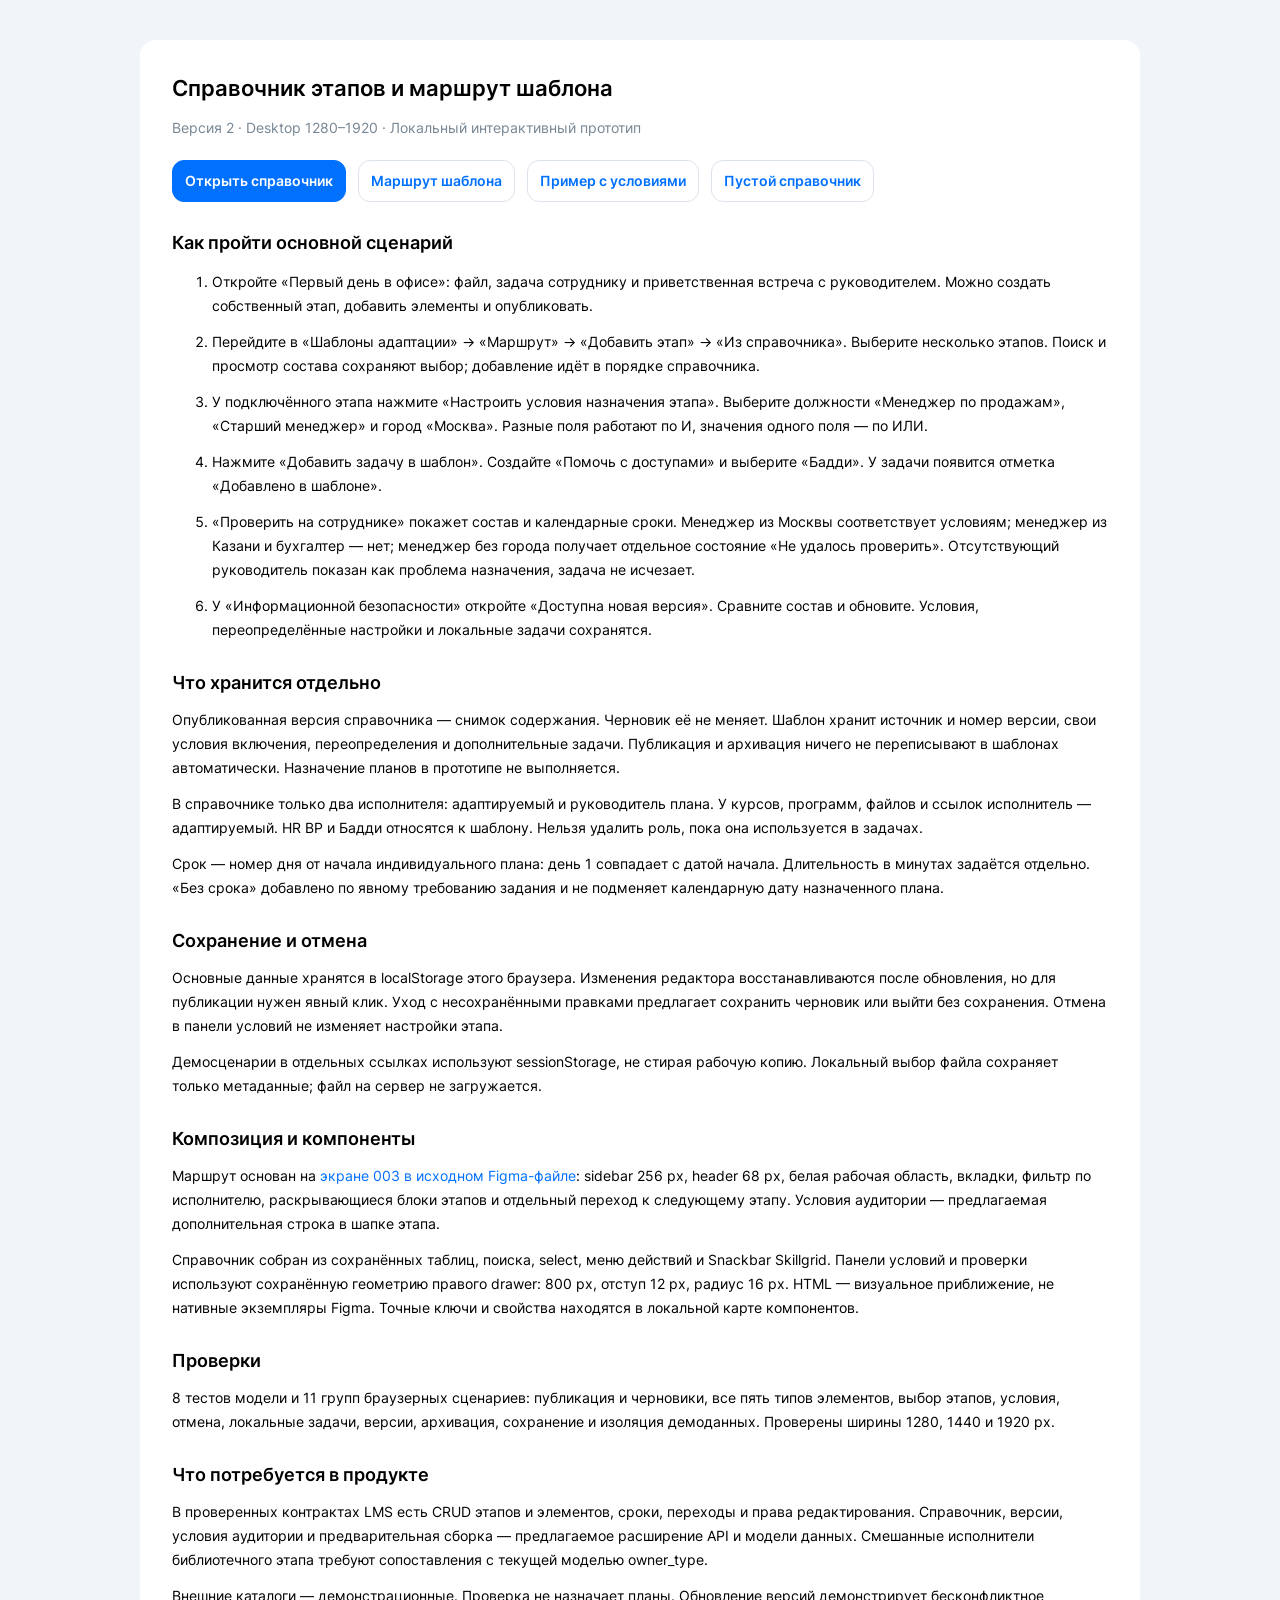
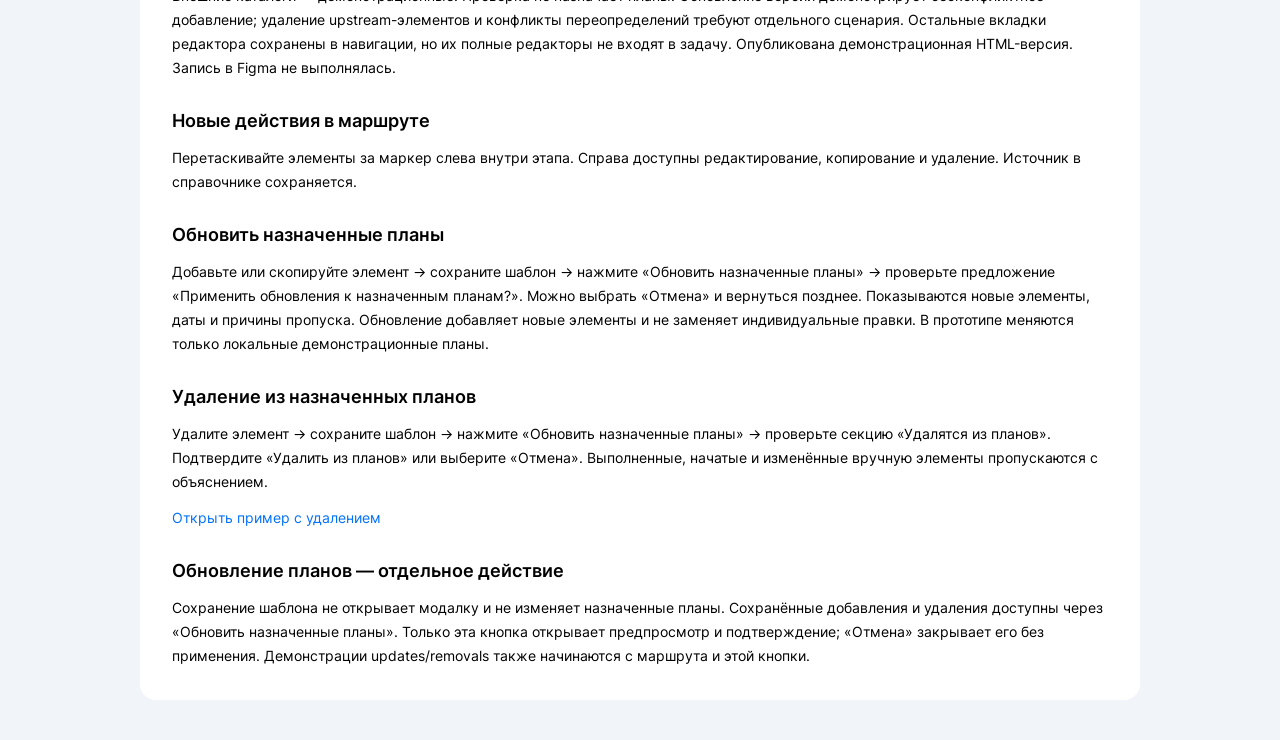
==== commit a4c635a4: "Publish Skillgrid stage library desktop prototype" ====
--- a/guide.html
+++ b/guide.html
@@ -1 +1 @@
-<!doctype html><html lang="ru"><head><meta charset="utf-8"><meta name="viewport" content="width=device-width,initial-scale=1"><title>Справочник этапов · Сценарии прототипа</title><link rel="stylesheet" href="style.css"><style>body{min-width:800px;padding:40px}article{max-width:1000px;margin:auto;background:white;border-radius:16px;padding:32px}article h2{margin-top:28px}article p,article li{margin-top:12px;line-height:24px}article img{width:100%;height:auto;border:1px solid var(--border);border-radius:12px;margin-top:16px}article nav{display:flex;gap:12px;flex-wrap:wrap;margin:20px 0}</style></head><body><article><h1>Справочник этапов и маршрут шаблона</h1><p class="muted">Версия 2 · Desktop 1280–1920 · Локальный интерактивный прототип</p><nav><a class="btn primary" href="index.html#library">Открыть справочник</a><a class="btn" href="index.html#template/route">Маршрут шаблона</a><a class="btn" href="index.html?demo=filled#template/route">Пример с условиями</a><a class="btn" href="index.html?demo=empty#library">Пустой справочник</a></nav><h2>Как пройти основной сценарий</h2><ol><li>Откройте «Первый день в офисе»: файл, задача сотруднику и приветственная встреча с руководителем. Можно создать собственный этап, добавить элементы и опубликовать.</li><li>Перейдите в «Шаблоны адаптации» → «Маршрут» → «Добавить этап» → «Из справочника». Выберите несколько этапов. Поиск и просмотр состава сохраняют выбор; добавление идёт в порядке справочника.</li><li>У подключённого этапа нажмите «Настроить условия назначения этапа». Выберите должности «Менеджер по продажам», «Старший менеджер» и город «Москва». Разные поля работают по И, значения одного поля — по ИЛИ.</li><li>Нажмите «Добавить задачу в шаблон». Создайте «Помочь с доступами» и выберите «Бадди». У задачи появится отметка «Добавлено в шаблоне».</li><li>«Проверить на сотруднике» покажет состав и календарные сроки. Менеджер из Москвы соответствует условиям; менеджер из Казани и бухгалтер — нет; менеджер без города получает отдельное состояние «Не удалось проверить». Отсутствующий руководитель показан как проблема назначения, задача не исчезает.</li><li>У «Информационной безопасности» откройте «Доступна новая версия». Сравните состав и обновите. Условия, переопределённые настройки и локальные задачи сохранятся.</li></ol><h2>Что хранится отдельно</h2><p>Опубликованная версия справочника — снимок содержания. Черновик её не меняет. Шаблон хранит источник и номер версии, свои условия включения, переопределения и дополнительные задачи. Публикация и архивация ничего не переписывают в шаблонах автоматически. Назначение планов в прототипе не выполняется.</p><p>В справочнике только два исполнителя: адаптируемый и руководитель плана. У курсов, программ, файлов и ссылок исполнитель — адаптируемый. HR BP и Бадди относятся к шаблону. Нельзя удалить роль, пока она используется в задачах.</p><p>Срок — номер дня от начала индивидуального плана: день 1 совпадает с датой начала. Длительность в минутах задаётся отдельно. «Без срока» добавлено по явному требованию задания и не подменяет календарную дату назначенного плана.</p><h2>Сохранение и отмена</h2><p>Основные данные хранятся в localStorage этого браузера. Изменения редактора восстанавливаются после обновления, но для публикации нужен явный клик. Уход с несохранёнными правками предлагает сохранить черновик или выйти без сохранения. Отмена в панели условий не изменяет настройки этапа.</p><p>Демосценарии в отдельных ссылках используют sessionStorage, не стирая рабочую копию. Локальный выбор файла сохраняет только метаданные; файл на сервер не загружается.</p><h2>Композиция и компоненты</h2><p>Маршрут основан на <a href="https://www.figma.com/design/rO5ZCBdtKF4FX7fJaR67S0?node-id=5393-135794">экране 003 в исходном Figma-файле</a>: sidebar 256 px, header 68 px, белая рабочая область, вкладки, фильтр по исполнителю, раскрывающиеся блоки этапов и отдельный переход к следующему этапу. Условия аудитории — предлагаемая дополнительная строка в шапке этапа.</p><p>Справочник собран из сохранённых таблиц, поиска, select, меню действий и Snackbar Skillgrid. Панели условий и проверки используют сохранённую геометрию правого drawer: 800 px, отступ 12 px, радиус 16 px. HTML — визуальное приближение, не нативные экземпляры Figma. Точные ключи и свойства находятся в локальной карте компонентов.</p><h2>Проверки</h2><p>8 тестов модели и 11 групп браузерных сценариев: публикация и черновики, все пять типов элементов, выбор этапов, условия, отмена, локальные задачи, версии, архивация, сохранение и изоляция демоданных. Проверены ширины 1280, 1440 и 1920 px. </p><h2>Что потребуется в продукте</h2><p>В проверенных контрактах LMS есть CRUD этапов и элементов, сроки, переходы и права редактирования. Справочник, версии, условия аудитории и предварительная сборка — предлагаемое расширение API и модели данных. Смешанные исполнители библиотечного этапа требуют сопоставления с текущей моделью owner_type. </p><p>Внешние каталоги — демонстрационные. Проверка не назначает планы. Обновление версий демонстрирует бесконфликтное добавление; удаление upstream-элементов и конфликты переопределений требуют отдельного сценария. Остальные вкладки редактора сохранены в навигации, но их полные редакторы не входят в задачу. Опубликована демонстрационная HTML-версия. Запись в Figma не выполнялась.</p><h2>Новые действия в маршруте</h2><p>Перетаскивайте элементы за маркер слева внутри этапа. Справа доступны редактирование, копирование и удаление. Источник в справочнике сохраняется.</p><h2>Обновить назначенные планы</h2><p>Добавьте или скопируйте элемент → сохраните шаблон → проверьте предложение «Применить обновления к назначенным планам?». Можно выбрать «Не сейчас» и вернуться позднее. Показываются новые элементы, даты и причины пропуска. Обновление добавляет новые элементы и не заменяет индивидуальные правки. В прототипе меняются только локальные демонстрационные планы.</p><h2>Удаление из назначенных планов</h2><p>Удалите элемент → сохраните шаблон → проверьте секцию «Удалятся из планов». Подтвердите «Удалить из планов» или выберите «Не сейчас». Выполненные, начатые и изменённые вручную элементы пропускаются с объяснением.</p><p><a href="index.html?demo=removals#template/route">Показать модалку удаления</a></p></article></body></html>
+<!doctype html><html lang="ru"><head><meta charset="utf-8"><meta name="viewport" content="width=device-width,initial-scale=1"><title>Справочник этапов · Сценарии прототипа</title><link rel="stylesheet" href="style.css"><style>body{min-width:800px;padding:40px}article{max-width:1000px;margin:auto;background:white;border-radius:16px;padding:32px}article h2{margin-top:28px}article p,article li{margin-top:12px;line-height:24px}article img{width:100%;height:auto;border:1px solid var(--border);border-radius:12px;margin-top:16px}article nav{display:flex;gap:12px;flex-wrap:wrap;margin:20px 0}</style></head><body><article><h1>Справочник этапов и маршрут шаблона</h1><p class="muted">Версия 2 · Desktop 1280–1920 · Локальный интерактивный прототип</p><nav><a class="btn primary" href="index.html#library">Открыть справочник</a><a class="btn" href="index.html#template/route">Маршрут шаблона</a><a class="btn" href="index.html?demo=filled#template/route">Пример с условиями</a><a class="btn" href="index.html?demo=empty#library">Пустой справочник</a></nav><h2>Как пройти основной сценарий</h2><ol><li>Откройте «Первый день в офисе»: файл, задача сотруднику и приветственная встреча с руководителем. Можно создать собственный этап, добавить элементы и опубликовать.</li><li>Перейдите в «Шаблоны адаптации» → «Маршрут» → «Добавить этап» → «Из справочника». Выберите несколько этапов. Поиск и просмотр состава сохраняют выбор; добавление идёт в порядке справочника.</li><li>У подключённого этапа нажмите «Настроить условия назначения этапа». Выберите должности «Менеджер по продажам», «Старший менеджер» и город «Москва». Разные поля работают по И, значения одного поля — по ИЛИ.</li><li>Нажмите «Добавить задачу в шаблон». Создайте «Помочь с доступами» и выберите «Бадди». У задачи появится отметка «Добавлено в шаблоне».</li><li>«Проверить на сотруднике» покажет состав и календарные сроки. Менеджер из Москвы соответствует условиям; менеджер из Казани и бухгалтер — нет; менеджер без города получает отдельное состояние «Не удалось проверить». Отсутствующий руководитель показан как проблема назначения, задача не исчезает.</li><li>У «Информационной безопасности» откройте «Доступна новая версия». Сравните состав и обновите. Условия, переопределённые настройки и локальные задачи сохранятся.</li></ol><h2>Что хранится отдельно</h2><p>Опубликованная версия справочника — снимок содержания. Черновик её не меняет. Шаблон хранит источник и номер версии, свои условия включения, переопределения и дополнительные задачи. Публикация и архивация ничего не переписывают в шаблонах автоматически. Назначение планов в прототипе не выполняется.</p><p>В справочнике только два исполнителя: адаптируемый и руководитель плана. У курсов, программ, файлов и ссылок исполнитель — адаптируемый. HR BP и Бадди относятся к шаблону. Нельзя удалить роль, пока она используется в задачах.</p><p>Срок — номер дня от начала индивидуального плана: день 1 совпадает с датой начала. Длительность в минутах задаётся отдельно. «Без срока» добавлено по явному требованию задания и не подменяет календарную дату назначенного плана.</p><h2>Сохранение и отмена</h2><p>Основные данные хранятся в localStorage этого браузера. Изменения редактора восстанавливаются после обновления, но для публикации нужен явный клик. Уход с несохранёнными правками предлагает сохранить черновик или выйти без сохранения. Отмена в панели условий не изменяет настройки этапа.</p><p>Демосценарии в отдельных ссылках используют sessionStorage, не стирая рабочую копию. Локальный выбор файла сохраняет только метаданные; файл на сервер не загружается.</p><h2>Композиция и компоненты</h2><p>Маршрут основан на <a href="https://www.figma.com/design/rO5ZCBdtKF4FX7fJaR67S0?node-id=5393-135794">экране 003 в исходном Figma-файле</a>: sidebar 256 px, header 68 px, белая рабочая область, вкладки, фильтр по исполнителю, раскрывающиеся блоки этапов и отдельный переход к следующему этапу. Условия аудитории — предлагаемая дополнительная строка в шапке этапа.</p><p>Справочник собран из сохранённых таблиц, поиска, select, меню действий и Snackbar Skillgrid. Панели условий и проверки используют сохранённую геометрию правого drawer: 800 px, отступ 12 px, радиус 16 px. HTML — визуальное приближение, не нативные экземпляры Figma. Точные ключи и свойства находятся в локальной карте компонентов.</p><h2>Проверки</h2><p>8 тестов модели и 11 групп браузерных сценариев: публикация и черновики, все пять типов элементов, выбор этапов, условия, отмена, локальные задачи, версии, архивация, сохранение и изоляция демоданных. Проверены ширины 1280, 1440 и 1920 px. </p><h2>Что потребуется в продукте</h2><p>В проверенных контрактах LMS есть CRUD этапов и элементов, сроки, переходы и права редактирования. Справочник, версии, условия аудитории и предварительная сборка — предлагаемое расширение API и модели данных. Смешанные исполнители библиотечного этапа требуют сопоставления с текущей моделью owner_type. </p><p>Внешние каталоги — демонстрационные. Проверка не назначает планы. Обновление версий демонстрирует бесконфликтное добавление; удаление upstream-элементов и конфликты переопределений требуют отдельного сценария. Остальные вкладки редактора сохранены в навигации, но их полные редакторы не входят в задачу. Опубликована демонстрационная HTML-версия. Запись в Figma не выполнялась.</p><h2>Новые действия в маршруте</h2><p>Перетаскивайте элементы за маркер слева внутри этапа. Справа доступны редактирование, копирование и удаление. Источник в справочнике сохраняется.</p><h2>Обновить назначенные планы</h2><p>Добавьте или скопируйте элемент → сохраните шаблон → нажмите «Обновить назначенные планы» → проверьте предложение «Применить обновления к назначенным планам?». Можно выбрать «Отмена» и вернуться позднее. Показываются новые элементы, даты и причины пропуска. Обновление добавляет новые элементы и не заменяет индивидуальные правки. В прототипе меняются только локальные демонстрационные планы.</p><h2>Удаление из назначенных планов</h2><p>Удалите элемент → сохраните шаблон → нажмите «Обновить назначенные планы» → проверьте секцию «Удалятся из планов». Подтвердите «Удалить из планов» или выберите «Отмена». Выполненные, начатые и изменённые вручную элементы пропускаются с объяснением.</p><p><a href="index.html?demo=removals#template/route">Открыть пример с удалением</a></p><section><h2>Обновление планов — отдельное действие</h2><p>Сохранение шаблона не открывает модалку и не изменяет назначенные планы. Сохранённые добавления и удаления доступны через «Обновить назначенные планы». Только эта кнопка открывает предпросмотр и подтверждение; «Отмена» закрывает его без применения. Демонстрации updates/removals также начинаются с маршрута и этой кнопки.</p></section></article></body></html>
